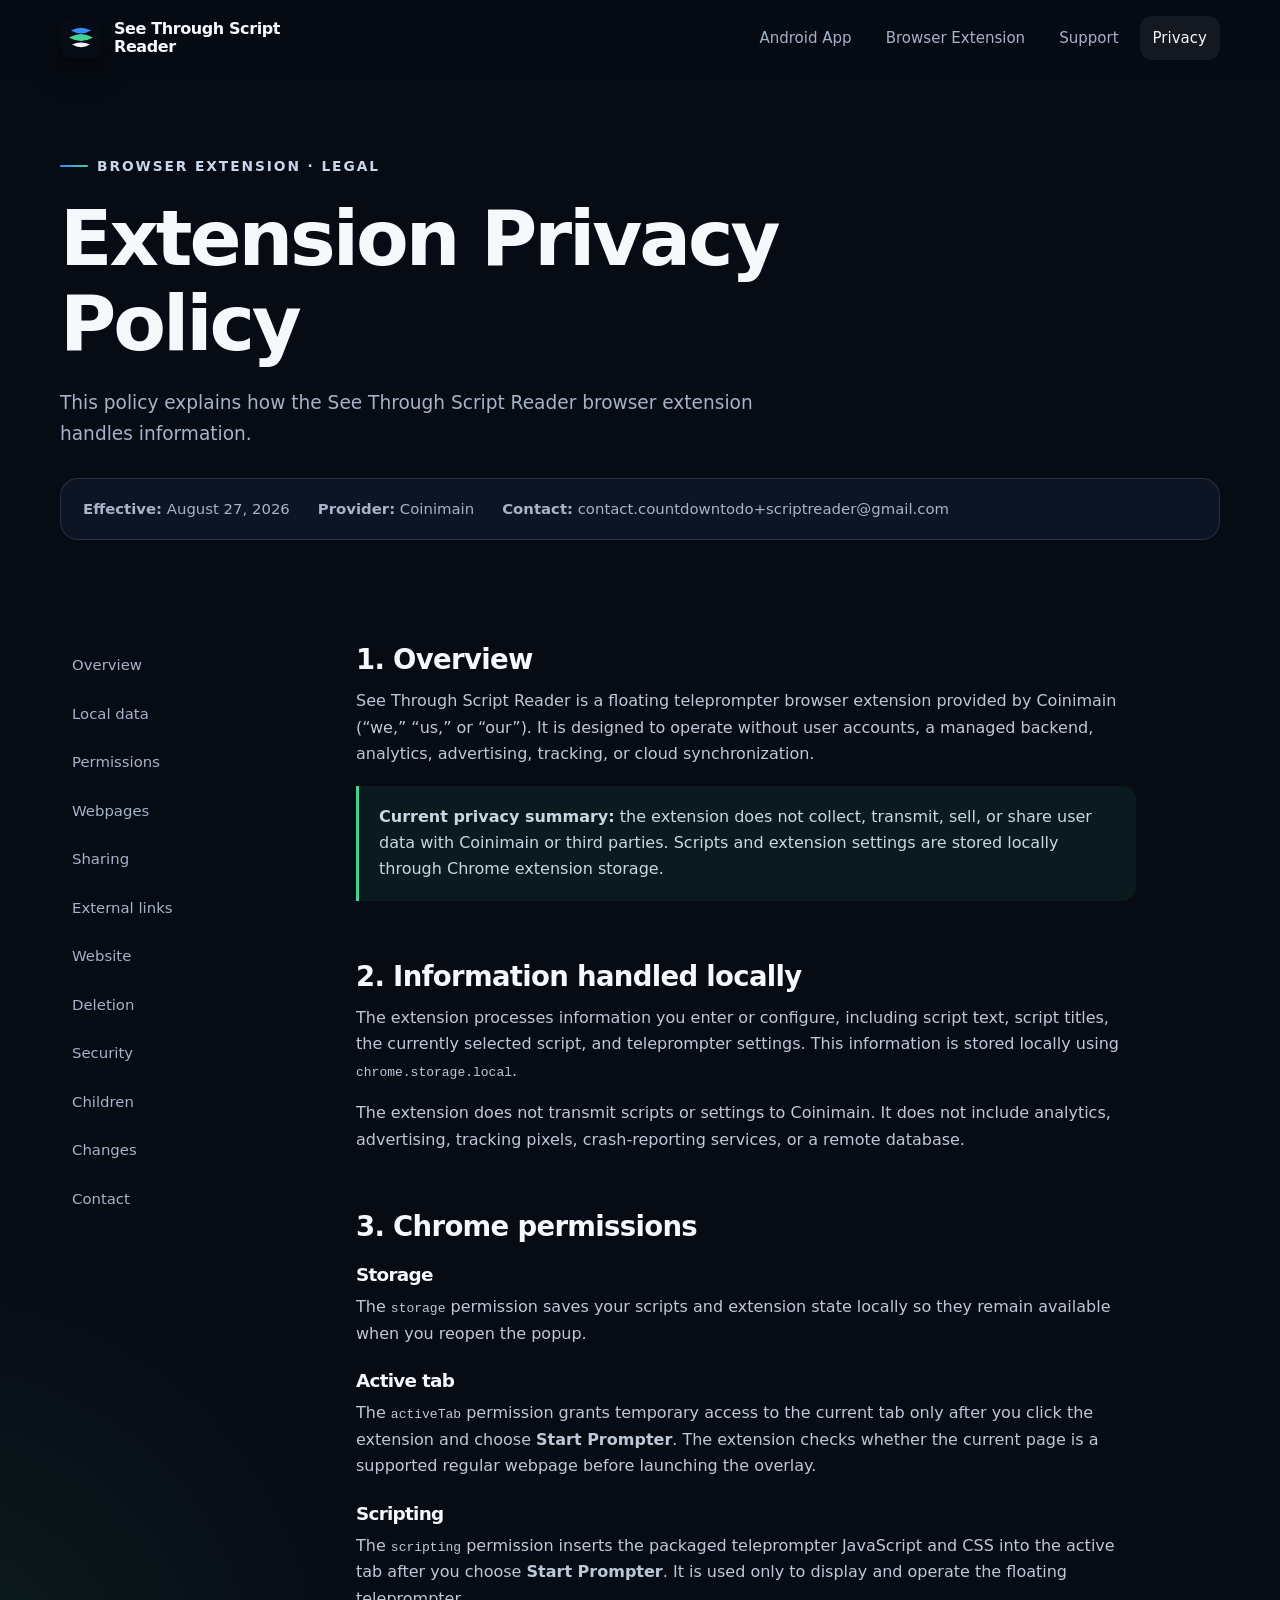
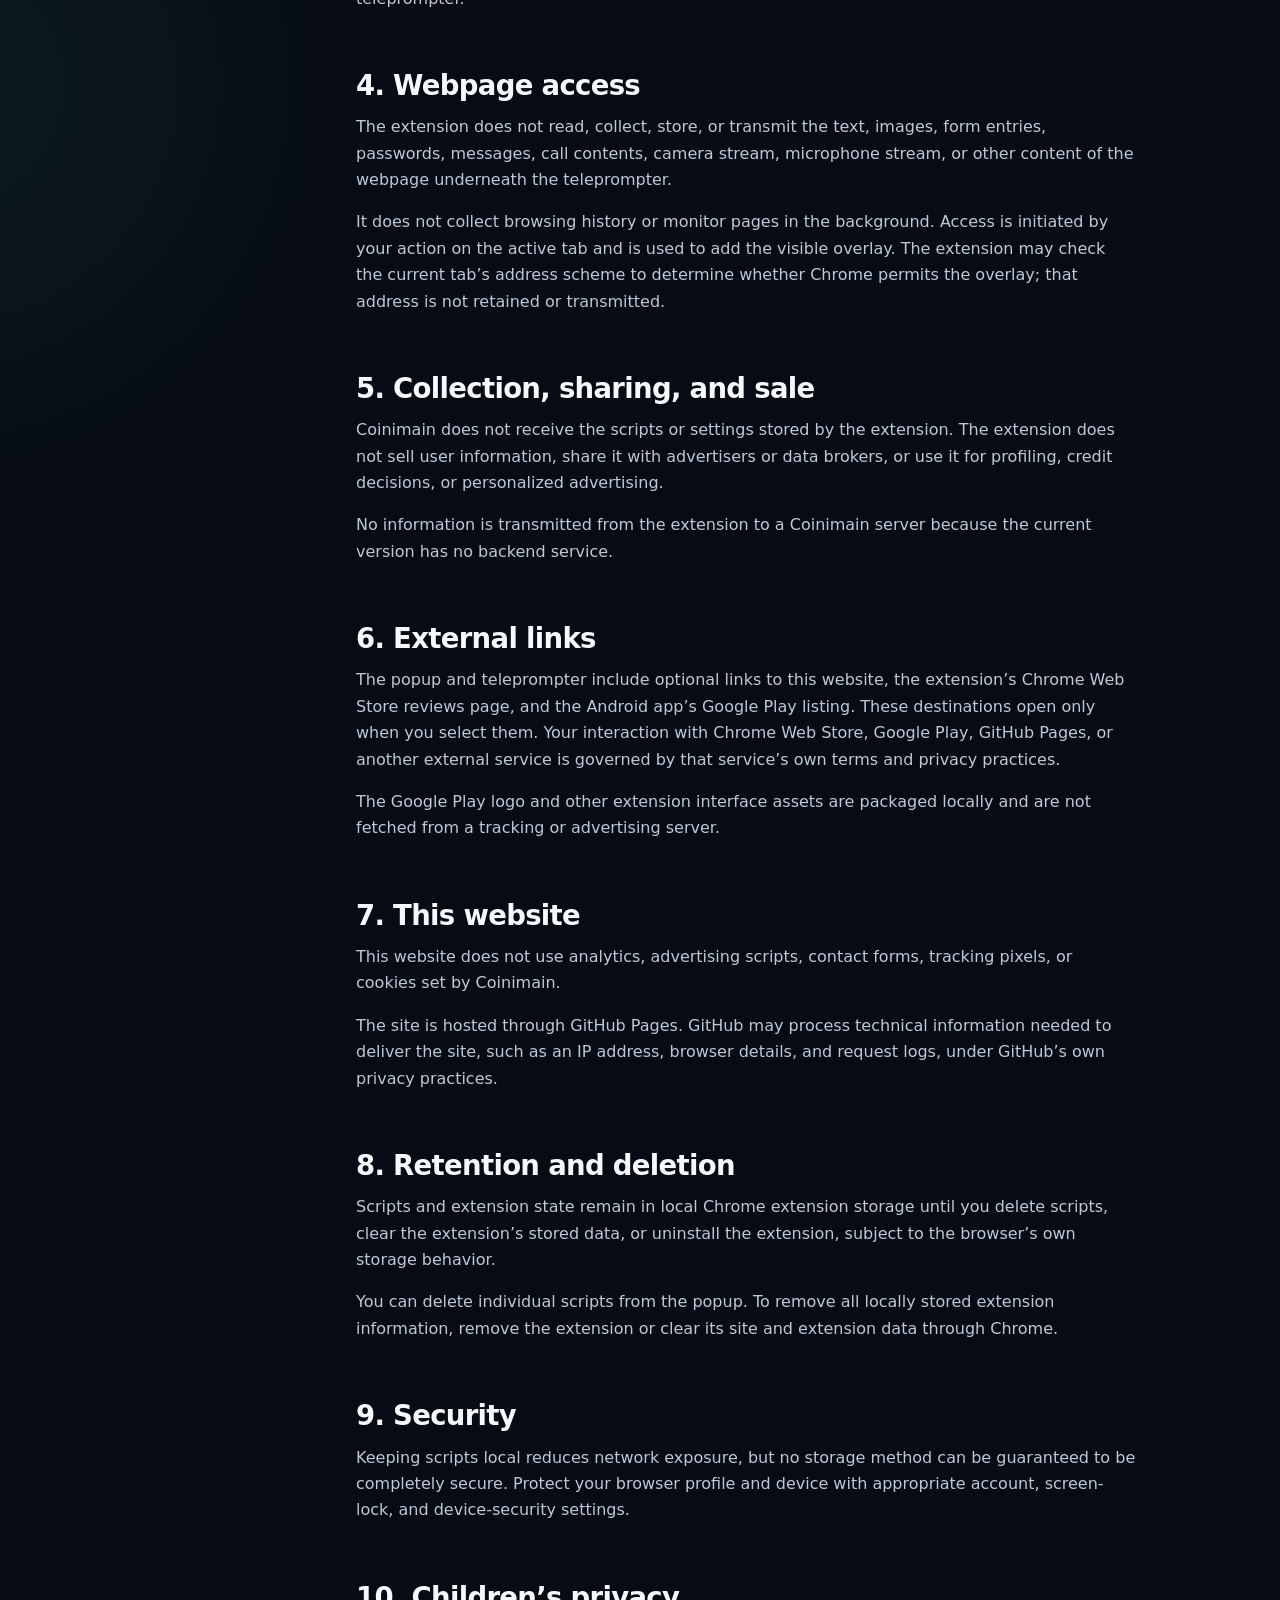
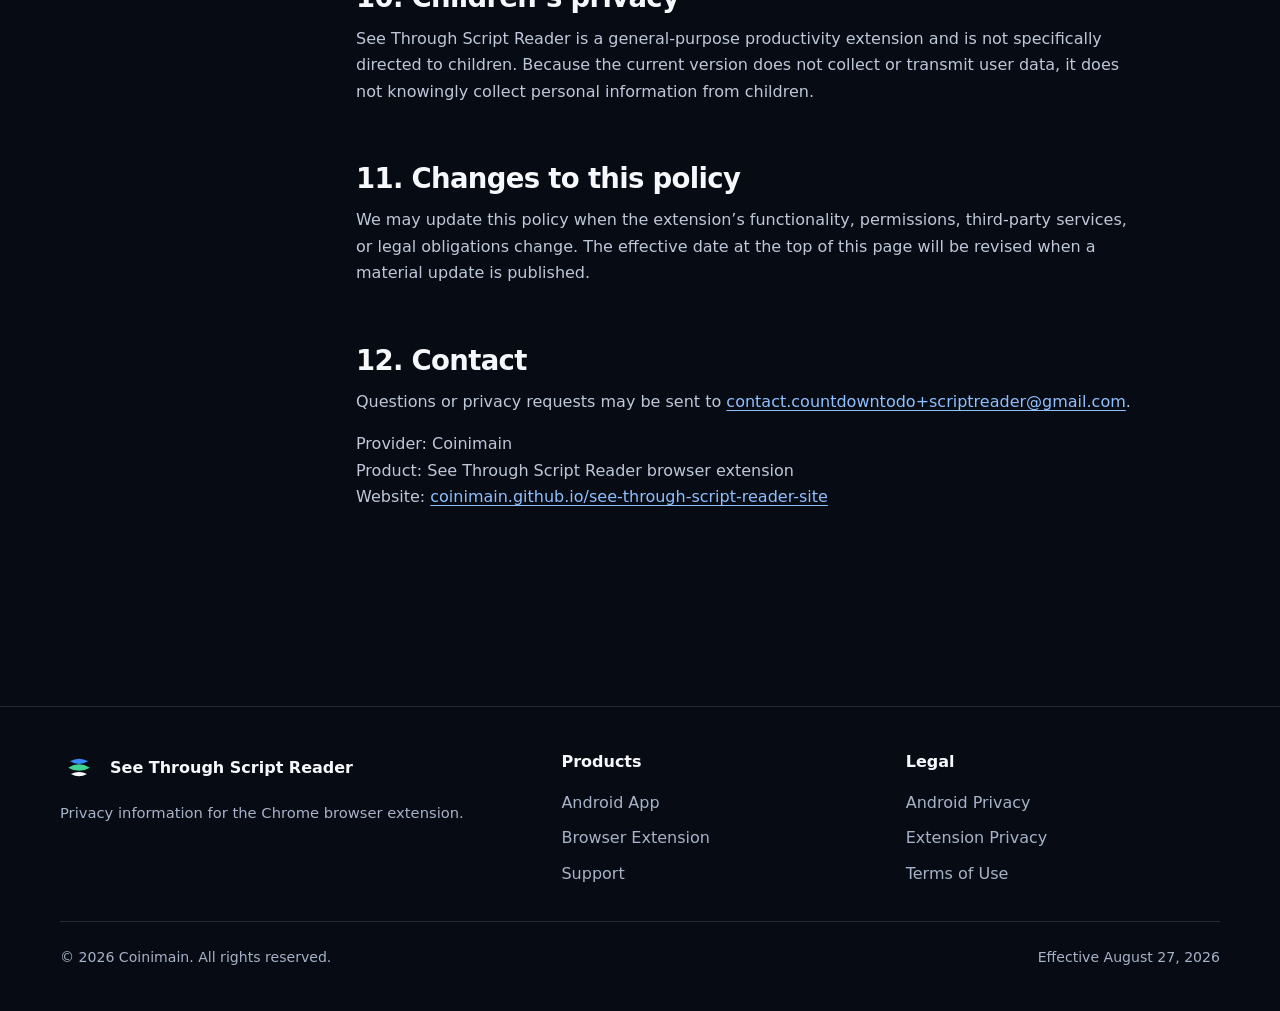
==== extension-privacy.html @ 53b76707 "Add files via upload" ====
<!doctype html>
<html lang="en">
<head>
  <meta charset="utf-8">
  <meta name="viewport" content="width=device-width, initial-scale=1">
  <title>Browser Extension Privacy Policy — See Through Script Reader</title>
  <meta name="description" content="Privacy Policy for the See Through Script Reader Chrome extension.">
  <meta name="theme-color" content="#070b14">
  <link rel="canonical" href="https://coinimain.github.io/see-through-script-reader-site/extension-privacy.html">
  <link rel="icon" href="assets/favicon.svg" type="image/svg+xml">
  <link rel="stylesheet" href="assets/styles.css">
  <script defer src="assets/app.js"></script>
</head>
<body>
<a class="skip-link" href="#main">Skip to content</a>
<header class="site-header"><div class="container nav"><a class="brand" href="index.html" aria-label="See Through Script Reader home"><img src="assets/logo.svg" alt="" width="42" height="42"><span>See Through Script Reader</span></a><button class="nav-toggle" type="button" aria-label="Open navigation" aria-expanded="false">☰</button><nav class="nav-links" aria-label="Main navigation"><a href="index.html">Android App</a><a href="extension.html">Browser Extension</a><a href="support.html">Support</a><a href="extension-privacy.html" aria-current="page">Privacy</a></nav></div></header>

<main id="main">
  <section class="page-hero"><div class="container"><span class="eyebrow">Browser extension · Legal</span><h1>Extension Privacy Policy</h1><p>This policy explains how the See Through Script Reader browser extension handles information.</p><div class="meta-card"><span><strong>Effective:</strong> August 27, 2026</span><span><strong>Provider:</strong> Coinimain</span><span><strong>Contact:</strong> contact.countdowntodo+scriptreader@gmail.com</span></div></div></section>

  <section class="section-tight"><div class="container content-layout">
    <nav class="side-nav" aria-label="Privacy policy sections"><a href="#overview">Overview</a><a href="#data">Local data</a><a href="#permissions">Permissions</a><a href="#webpages">Webpages</a><a href="#sharing">Sharing</a><a href="#external">External links</a><a href="#website">Website</a><a href="#retention">Deletion</a><a href="#security">Security</a><a href="#children">Children</a><a href="#changes">Changes</a><a href="#contact">Contact</a></nav>
    <article class="prose">
      <section id="overview"><h2>1. Overview</h2><p>See Through Script Reader is a floating teleprompter browser extension provided by Coinimain (“we,” “us,” or “our”). It is designed to operate without user accounts, a managed backend, analytics, advertising, tracking, or cloud synchronization.</p><div class="notice"><strong>Current privacy summary:</strong> the extension does not collect, transmit, sell, or share user data with Coinimain or third parties. Scripts and extension settings are stored locally through Chrome extension storage.</div></section>

      <section id="data"><h2>2. Information handled locally</h2><p>The extension processes information you enter or configure, including script text, script titles, the currently selected script, and teleprompter settings. This information is stored locally using <code>chrome.storage.local</code>.</p><p>The extension does not transmit scripts or settings to Coinimain. It does not include analytics, advertising, tracking pixels, crash-reporting services, or a remote database.</p></section>

      <section id="permissions"><h2>3. Chrome permissions</h2><h3>Storage</h3><p>The <code>storage</code> permission saves your scripts and extension state locally so they remain available when you reopen the popup.</p><h3>Active tab</h3><p>The <code>activeTab</code> permission grants temporary access to the current tab only after you click the extension and choose <strong>Start Prompter</strong>. The extension checks whether the current page is a supported regular webpage before launching the overlay.</p><h3>Scripting</h3><p>The <code>scripting</code> permission inserts the packaged teleprompter JavaScript and CSS into the active tab after you choose <strong>Start Prompter</strong>. It is used only to display and operate the floating teleprompter.</p></section>

      <section id="webpages"><h2>4. Webpage access</h2><p>The extension does not read, collect, store, or transmit the text, images, form entries, passwords, messages, call contents, camera stream, microphone stream, or other content of the webpage underneath the teleprompter.</p><p>It does not collect browsing history or monitor pages in the background. Access is initiated by your action on the active tab and is used to add the visible overlay. The extension may check the current tab’s address scheme to determine whether Chrome permits the overlay; that address is not retained or transmitted.</p></section>

      <section id="sharing"><h2>5. Collection, sharing, and sale</h2><p>Coinimain does not receive the scripts or settings stored by the extension. The extension does not sell user information, share it with advertisers or data brokers, or use it for profiling, credit decisions, or personalized advertising.</p><p>No information is transmitted from the extension to a Coinimain server because the current version has no backend service.</p></section>

      <section id="external"><h2>6. External links</h2><p>The popup and teleprompter include optional links to this website, the extension’s Chrome Web Store reviews page, and the Android app’s Google Play listing. These destinations open only when you select them. Your interaction with Chrome Web Store, Google Play, GitHub Pages, or another external service is governed by that service’s own terms and privacy practices.</p><p>The Google Play logo and other extension interface assets are packaged locally and are not fetched from a tracking or advertising server.</p></section>

      <section id="website"><h2>7. This website</h2><p>This website does not use analytics, advertising scripts, contact forms, tracking pixels, or cookies set by Coinimain.</p><p>The site is hosted through GitHub Pages. GitHub may process technical information needed to deliver the site, such as an IP address, browser details, and request logs, under GitHub’s own privacy practices.</p></section>

      <section id="retention"><h2>8. Retention and deletion</h2><p>Scripts and extension state remain in local Chrome extension storage until you delete scripts, clear the extension’s stored data, or uninstall the extension, subject to the browser’s own storage behavior.</p><p>You can delete individual scripts from the popup. To remove all locally stored extension information, remove the extension or clear its site and extension data through Chrome.</p></section>

      <section id="security"><h2>9. Security</h2><p>Keeping scripts local reduces network exposure, but no storage method can be guaranteed to be completely secure. Protect your browser profile and device with appropriate account, screen-lock, and device-security settings.</p></section>

      <section id="children"><h2>10. Children’s privacy</h2><p>See Through Script Reader is a general-purpose productivity extension and is not specifically directed to children. Because the current version does not collect or transmit user data, it does not knowingly collect personal information from children.</p></section>

      <section id="changes"><h2>11. Changes to this policy</h2><p>We may update this policy when the extension’s functionality, permissions, third-party services, or legal obligations change. The effective date at the top of this page will be revised when a material update is published.</p></section>

      <section id="contact"><h2>12. Contact</h2><p>Questions or privacy requests may be sent to <a href="mailto:contact.countdowntodo+scriptreader@gmail.com">contact.countdowntodo+scriptreader@gmail.com</a>.</p><p>Provider: Coinimain<br>Product: See Through Script Reader browser extension<br>Website: <a href="https://coinimain.github.io/see-through-script-reader-site/">coinimain.github.io/see-through-script-reader-site</a></p></section>
    </article>
  </div></section>
</main>

<footer class="site-footer"><div class="container"><div class="footer-grid"><div><div class="footer-brand"><img src="assets/logo.svg" alt="" width="38" height="38"><span>See Through Script Reader</span></div><p class="footer-copy">Privacy information for the Chrome browser extension.</p></div><div class="footer-links"><strong>Products</strong><a href="index.html">Android App</a><a href="extension.html">Browser Extension</a><a href="support.html">Support</a></div><div class="footer-links"><strong>Legal</strong><a href="privacy.html">Android Privacy</a><a href="extension-privacy.html">Extension Privacy</a><a href="terms.html">Terms of Use</a></div></div><div class="footer-bottom"><span>© <span data-year></span> Coinimain. All rights reserved.</span><span>Effective August 27, 2026</span></div></div></footer>
</body>
</html>
---- assets/styles.css ----
:root {
  color-scheme: dark;
  --bg: #070b14;
  --bg-soft: #0a101c;
  --surface: #0d1524;
  --surface-2: #111c2f;
  --surface-3: #17243a;
  --text: #f6f8fc;
  --muted: #a6b3c8;
  --muted-2: #7f8da4;
  --line: rgba(164, 183, 211, .17);
  --blue: #388bfd;
  --green: #42d293;
  --danger: #ff7c88;
  --shadow: 0 24px 80px rgba(0, 0, 0, .36);
  --radius-xl: 32px;
  --radius-lg: 24px;
  --radius-md: 18px;
  --max: 1160px;
}

* { box-sizing: border-box; }
html { scroll-behavior: smooth; }
body {
  margin: 0;
  min-height: 100vh;
  background:
    radial-gradient(circle at 82% -10%, rgba(56, 139, 253, .15), transparent 32rem),
    radial-gradient(circle at -5% 40%, rgba(66, 210, 147, .09), transparent 28rem),
    var(--bg);
  color: var(--text);
  font-family: Inter, ui-sans-serif, system-ui, -apple-system, BlinkMacSystemFont, "Segoe UI", sans-serif;
  line-height: 1.65;
  -webkit-font-smoothing: antialiased;
}

a { color: inherit; }
img, svg { display: block; max-width: 100%; }
button, input, textarea { font: inherit; }
::selection { background: rgba(66, 210, 147, .28); color: #fff; }

.container { width: min(calc(100% - 40px), var(--max)); margin-inline: auto; }
.skip-link {
  position: fixed; left: 16px; top: -80px; z-index: 999;
  background: var(--text); color: var(--bg); padding: 10px 16px; border-radius: 12px;
}
.skip-link:focus { top: 16px; }

.site-header {
  position: sticky; top: 0; z-index: 50;
  border-bottom: 1px solid transparent;
  backdrop-filter: blur(18px);
  background: rgba(7, 11, 20, .78);
}
.site-header.scrolled { border-color: var(--line); }
.nav {
  min-height: 76px; display: flex; align-items: center; justify-content: space-between; gap: 20px;
}
.brand { display: inline-flex; align-items: center; gap: 12px; text-decoration: none; font-weight: 750; letter-spacing: -.025em; }
.brand img { width: 42px; height: 42px; border-radius: 14px; box-shadow: 0 10px 30px rgba(0,0,0,.35); }
.brand span { max-width: 215px; line-height: 1.1; }
.nav-links { display: flex; align-items: center; gap: 8px; }
.nav-links a {
  color: var(--muted); text-decoration: none; padding: 10px 13px; border-radius: 12px; font-size: .94rem;
}
.nav-links a:hover, .nav-links a[aria-current="page"] { color: var(--text); background: rgba(255,255,255,.055); }
.nav-toggle { display: none; border: 1px solid var(--line); background: var(--surface); color: var(--text); width: 44px; height: 44px; border-radius: 14px; }

.hero { padding: 84px 0 56px; overflow: hidden; }
.hero-grid { display: grid; grid-template-columns: minmax(0, 1.08fr) minmax(340px, .92fr); align-items: center; gap: 70px; }
.eyebrow {
  display: inline-flex; align-items: center; gap: 9px; margin-bottom: 20px;
  color: #c9d7ea; font-size: .86rem; font-weight: 700; text-transform: uppercase; letter-spacing: .14em;
}
.eyebrow::before { content: ""; width: 28px; height: 2px; background: linear-gradient(90deg, var(--blue), var(--green)); border-radius: 10px; }
h1, h2, h3 { margin: 0; line-height: 1.1; letter-spacing: -.04em; }
h1 { font-size: clamp(3.25rem, 7vw, 6.75rem); max-width: 850px; }
h2 { font-size: clamp(2rem, 4.5vw, 3.65rem); }
h3 { font-size: 1.28rem; }
.gradient-text { background: linear-gradient(100deg, #fff 12%, #a9c9ff 45%, #6de1b2 94%); -webkit-background-clip: text; background-clip: text; color: transparent; }
.hero-copy > p { margin: 26px 0 0; color: var(--muted); font-size: clamp(1.05rem, 2vw, 1.27rem); max-width: 670px; }
.actions { display: flex; flex-wrap: wrap; gap: 13px; margin-top: 32px; }
.button {
  min-height: 52px; display: inline-flex; align-items: center; justify-content: center; gap: 10px;
  padding: 13px 20px; border-radius: 16px; text-decoration: none; border: 1px solid var(--line); font-weight: 720;
  transition: transform .2s ease, border-color .2s ease, background .2s ease;
}
.button:hover { transform: translateY(-2px); }
.button-primary { color: #061019; border: 0; background: linear-gradient(100deg, var(--blue), var(--green)); box-shadow: 0 15px 45px rgba(56,139,253,.22); }
.button-secondary { background: rgba(255,255,255,.045); }
.button-muted { color: var(--muted); cursor: default; }
.hero-note { margin-top: 18px; color: var(--muted-2); font-size: .91rem; }

.phone-stage { position: relative; min-height: 620px; display: grid; place-items: center; }
.phone-glow { position: absolute; width: 440px; height: 440px; border-radius: 50%; background: radial-gradient(circle, rgba(56,139,253,.22), rgba(66,210,147,.08) 45%, transparent 70%); filter: blur(18px); }
.phone {
  position: relative; width: min(360px, 94vw); aspect-ratio: 9/18.8; padding: 12px; border-radius: 48px;
  background: linear-gradient(145deg, #253047, #090d15 50%, #394760); box-shadow: var(--shadow), inset 0 0 0 1px rgba(255,255,255,.11);
  transform: rotate(2.2deg);
}
.phone-screen { position: relative; height: 100%; overflow: hidden; border-radius: 38px; background: linear-gradient(160deg, #273b55, #704e59 48%, #12202f 100%); }
.camera-dot { position: absolute; z-index: 4; top: 13px; left: 50%; transform: translateX(-50%); width: 68px; height: 22px; border-radius: 99px; background: #04060a; }
.recording-ui { position: absolute; inset: 0; padding: 70px 23px 24px; display: flex; flex-direction: column; justify-content: space-between; color: rgba(255,255,255,.75); }
.recording-top { display: flex; justify-content: space-between; font-size: .8rem; }
.recording-bottom { display: flex; justify-content: space-around; align-items: center; }
.record-dot { width: 56px; height: 56px; border-radius: 50%; background: #fff; box-shadow: inset 0 0 0 5px rgba(255,255,255,.25), 0 0 0 5px rgba(0,0,0,.15); }
.prompt-overlay { position: absolute; z-index: 3; left: 18px; right: 18px; top: 120px; min-height: 330px; padding: 52px 24px 24px; border-radius: 28px; background: rgba(4,8,15,.62); border: 1px solid rgba(255,255,255,.16); backdrop-filter: blur(4px); box-shadow: 0 26px 50px rgba(0,0,0,.28); }
.floating-pill { position: absolute; z-index: 5; left: 14px; top: 97px; display: inline-flex; gap: 7px; align-items: center; padding: 10px 14px; border-radius: 99px; background: #0a1321; border: 1px solid rgba(66,210,147,.7); box-shadow: 0 12px 30px rgba(0,0,0,.35); font-size: .83rem; }
.prompt-overlay p { margin: 0; font-size: 1.72rem; line-height: 1.38; text-align: center; text-shadow: 0 2px 8px #000; }
.prompt-overlay .muted-line { color: rgba(255,255,255,.34); }
.prompt-overlay .focus-line { color: #fff; font-weight: 750; }
.prompt-guide { position: absolute; left: 24px; right: 24px; top: 49%; height: 2px; background: linear-gradient(90deg, transparent, var(--green), transparent); opacity: .72; }

.section { padding: 88px 0; }
.section-tight { padding: 58px 0; }
.section-heading { max-width: 720px; margin-bottom: 38px; }
.section-heading p, .lede { color: var(--muted); font-size: 1.08rem; margin: 18px 0 0; }
.grid-3 { display: grid; grid-template-columns: repeat(3, 1fr); gap: 18px; }
.grid-2 { display: grid; grid-template-columns: repeat(2, 1fr); gap: 18px; }
.card {
  border: 1px solid var(--line); border-radius: var(--radius-lg); padding: 26px; background: linear-gradient(145deg, rgba(17,28,47,.84), rgba(9,15,26,.92)); box-shadow: 0 16px 42px rgba(0,0,0,.15);
}
.card p { color: var(--muted); margin: 12px 0 0; }
.icon-box { width: 48px; height: 48px; display: grid; place-items: center; margin-bottom: 22px; border-radius: 16px; background: linear-gradient(145deg, rgba(56,139,253,.22), rgba(66,210,147,.15)); border: 1px solid rgba(105,188,255,.18); font-size: 1.35rem; }
.feature-list { margin: 18px 0 0; padding: 0; list-style: none; display: grid; gap: 10px; }
.feature-list li { color: var(--muted); display: flex; gap: 10px; }
.feature-list li::before { content: "✓"; color: var(--green); font-weight: 800; }

.callout { border: 1px solid var(--line); border-radius: var(--radius-xl); padding: clamp(28px, 5vw, 56px); background: linear-gradient(120deg, rgba(56,139,253,.12), rgba(66,210,147,.08)); }
.callout-inner { display: flex; align-items: center; justify-content: space-between; gap: 30px; }
.callout p { color: var(--muted); max-width: 680px; margin: 14px 0 0; }

.page-hero { padding: 72px 0 46px; }
.page-hero h1 { font-size: clamp(2.8rem, 6vw, 5rem); }
.page-hero p { max-width: 760px; color: var(--muted); font-size: 1.16rem; margin: 22px 0 0; }
.content-layout { display: grid; grid-template-columns: 240px minmax(0, 780px); gap: 56px; align-items: start; }
.side-nav { position: sticky; top: 104px; display: grid; gap: 6px; }
.side-nav a { color: var(--muted); text-decoration: none; padding: 9px 12px; border-radius: 10px; font-size: .93rem; }
.side-nav a:hover { color: var(--text); background: rgba(255,255,255,.045); }
.prose { min-width: 0; }
.prose section { scroll-margin-top: 110px; padding: 0 0 42px; }
.prose h2 { font-size: 1.72rem; letter-spacing: -.025em; margin-bottom: 14px; }
.prose h3 { font-size: 1.15rem; margin: 24px 0 9px; }
.prose p, .prose li { color: #bdc8d9; }
.prose p { margin: 0 0 16px; }
.prose ul, .prose ol { margin: 0 0 18px; padding-left: 22px; }
.prose a { color: #8fc0ff; text-underline-offset: 3px; }
.meta-card { display: flex; flex-wrap: wrap; gap: 12px 28px; margin-top: 28px; padding: 18px 22px; border: 1px solid var(--line); border-radius: var(--radius-md); background: var(--surface); color: var(--muted); font-size: .93rem; }
.notice { margin: 18px 0; padding: 18px 20px; border-left: 3px solid var(--green); border-radius: 0 14px 14px 0; background: rgba(66,210,147,.075); color: #cbd6e5; }

.faq { display: grid; gap: 12px; }
details { border: 1px solid var(--line); border-radius: 18px; background: var(--surface); overflow: hidden; }
summary { list-style: none; cursor: pointer; padding: 20px 22px; font-weight: 700; display: flex; justify-content: space-between; gap: 20px; }
summary::-webkit-details-marker { display: none; }
summary::after { content: "+"; color: var(--green); font-size: 1.3rem; font-weight: 400; }
details[open] summary::after { content: "−"; }
details p { color: var(--muted); margin: 0; padding: 0 22px 22px; }

.contact-card { display: grid; grid-template-columns: 1fr auto; align-items: center; gap: 24px; }
.contact-card p { margin-bottom: 0; }

.site-footer { border-top: 1px solid var(--line); margin-top: 80px; padding: 42px 0; color: var(--muted); }
.footer-grid { display: grid; grid-template-columns: 1.2fr .8fr .8fr; gap: 30px; }
.footer-brand { display: flex; gap: 12px; align-items: center; color: var(--text); font-weight: 750; }
.footer-brand img { width: 38px; }
.footer-copy { max-width: 420px; margin: 14px 0 0; font-size: .92rem; }
.footer-links { display: grid; align-content: start; gap: 9px; }
.footer-links strong { color: var(--text); margin-bottom: 5px; }
.footer-links a { color: var(--muted); text-decoration: none; }
.footer-links a:hover { color: var(--text); }
.footer-bottom { display: flex; justify-content: space-between; gap: 20px; margin-top: 34px; padding-top: 24px; border-top: 1px solid var(--line); font-size: .88rem; }

@media (max-width: 900px) {
  .hero-grid { grid-template-columns: 1fr; gap: 24px; }
  .hero-copy { text-align: center; }
  .hero-copy > p { margin-inline: auto; }
  .actions { justify-content: center; }
  .phone-stage { min-height: 610px; }
  .grid-3 { grid-template-columns: 1fr 1fr; }
  .content-layout { grid-template-columns: 1fr; gap: 20px; }
  .side-nav { position: static; display: flex; overflow-x: auto; padding-bottom: 8px; }
  .side-nav a { white-space: nowrap; background: var(--surface); }
}

@media (max-width: 720px) {
  .container { width: min(calc(100% - 28px), var(--max)); }
  .nav-toggle { display: grid; place-items: center; }
  .nav-links { position: absolute; top: 68px; left: 14px; right: 14px; display: none; padding: 12px; border: 1px solid var(--line); border-radius: 18px; background: rgba(9,15,26,.98); box-shadow: var(--shadow); }
  .nav-links.open { display: grid; }
  .nav-links a { padding: 13px 14px; }
  .hero { padding-top: 58px; }
  h1 { font-size: clamp(3rem, 15vw, 4.8rem); }
  .grid-2, .grid-3 { grid-template-columns: 1fr; }
  .callout-inner, .contact-card { grid-template-columns: 1fr; display: grid; }
  .footer-grid { grid-template-columns: 1fr; }
  .footer-bottom { flex-direction: column; }
  .brand span { font-size: .93rem; max-width: 150px; }
}

@media (prefers-reduced-motion: reduce) {
  *, *::before, *::after { scroll-behavior: auto !important; transition: none !important; animation: none !important; }
}
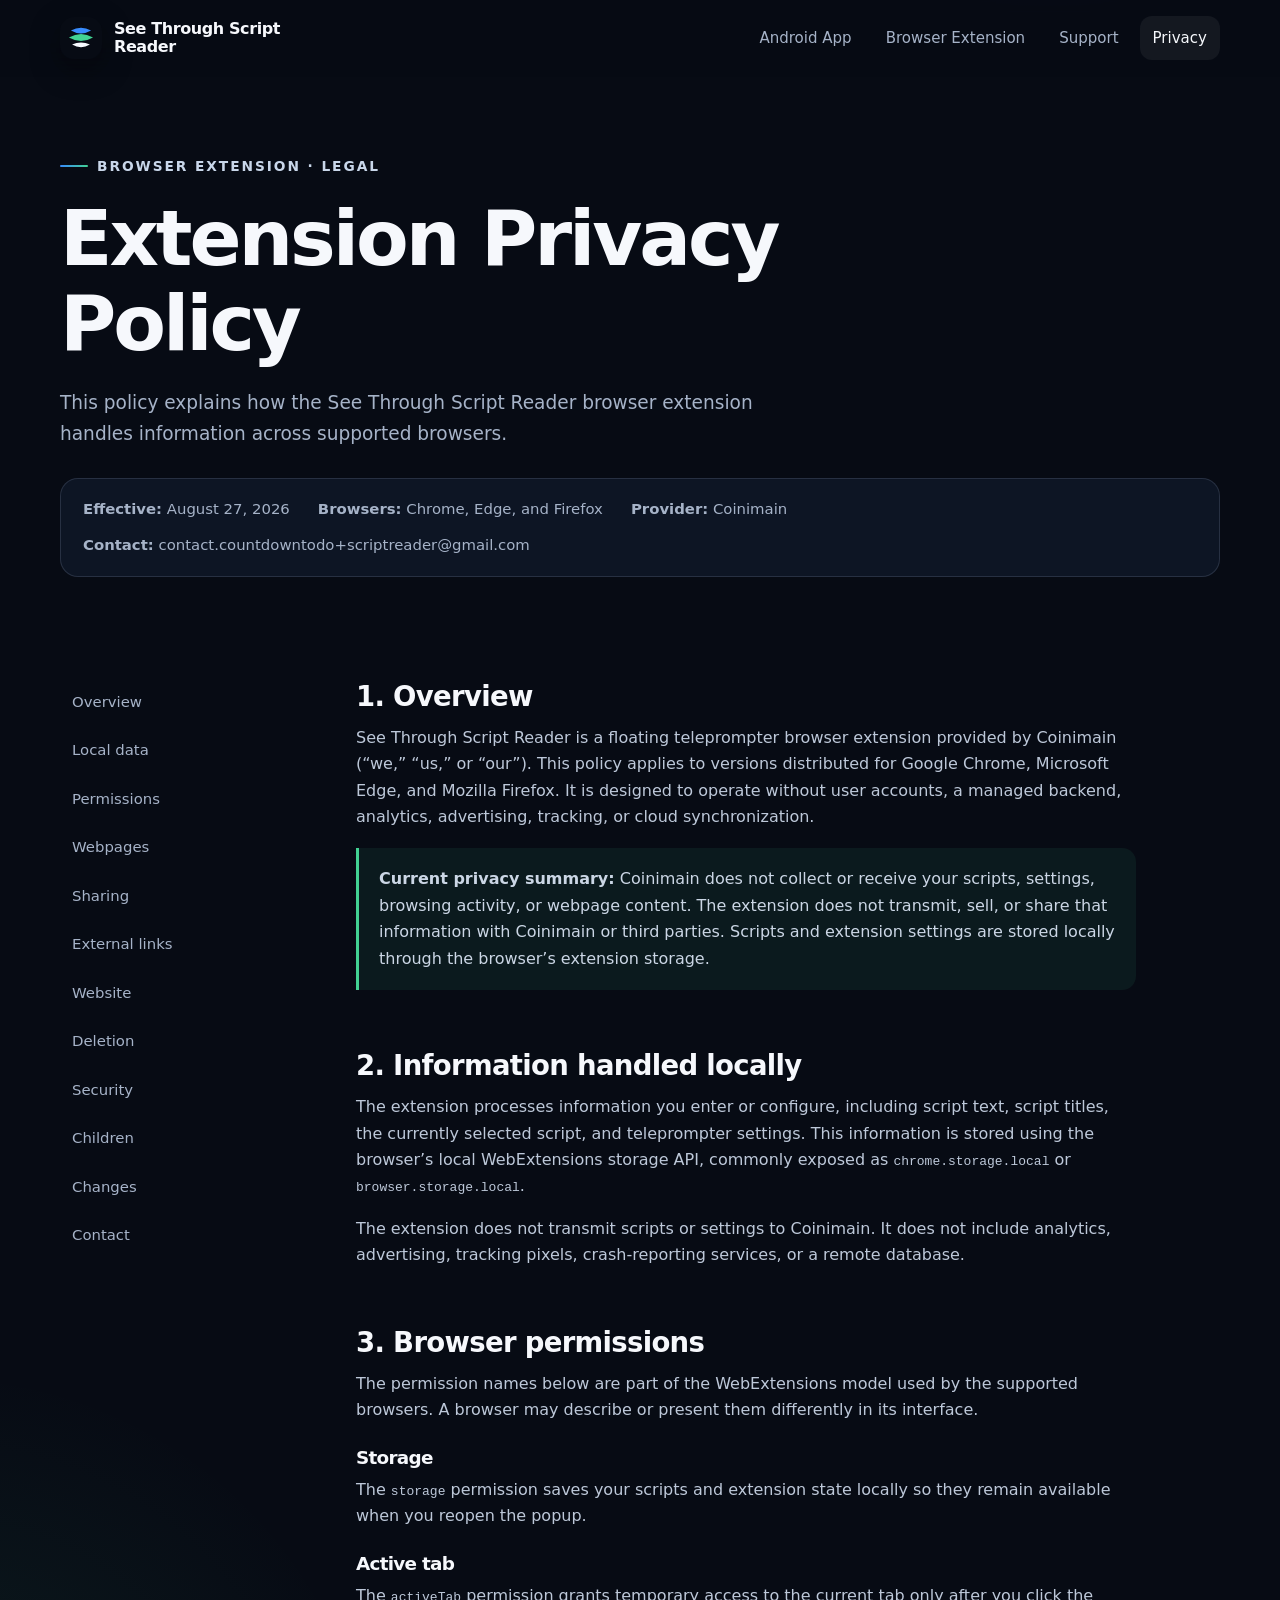
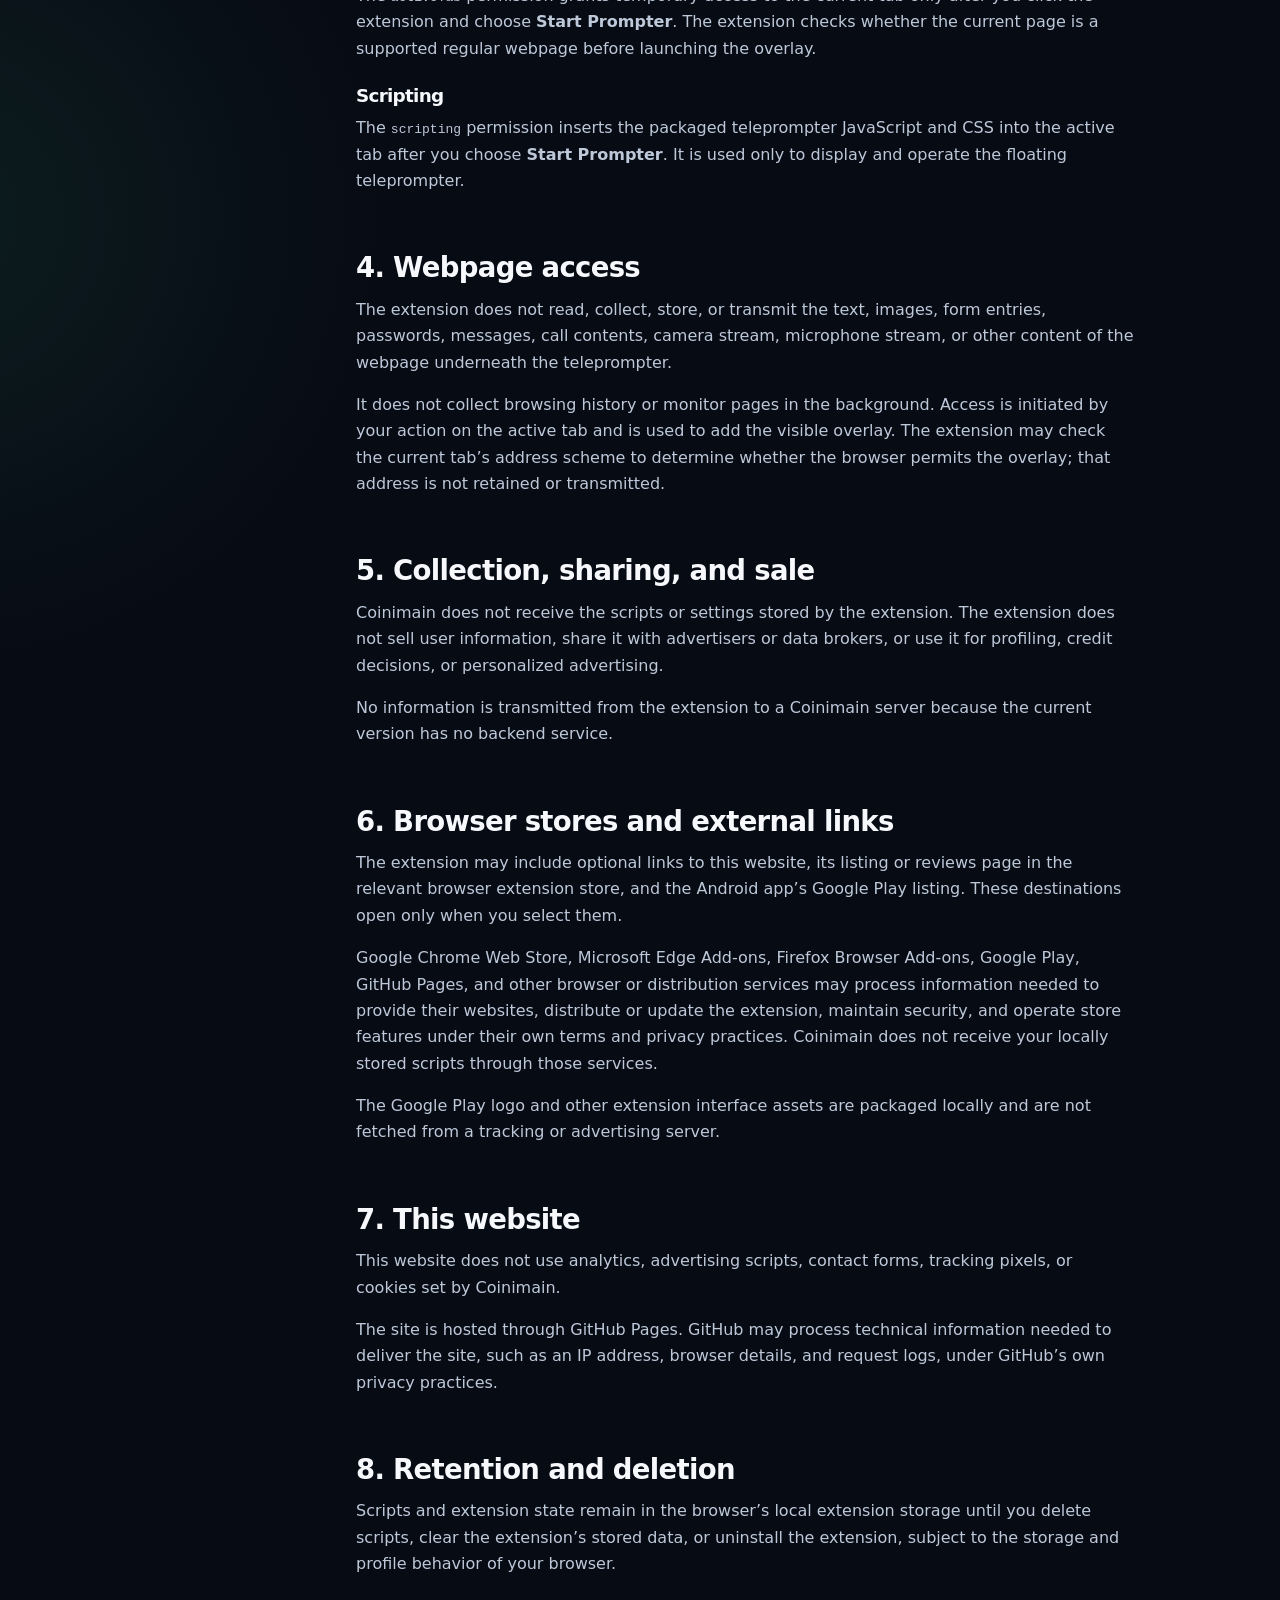
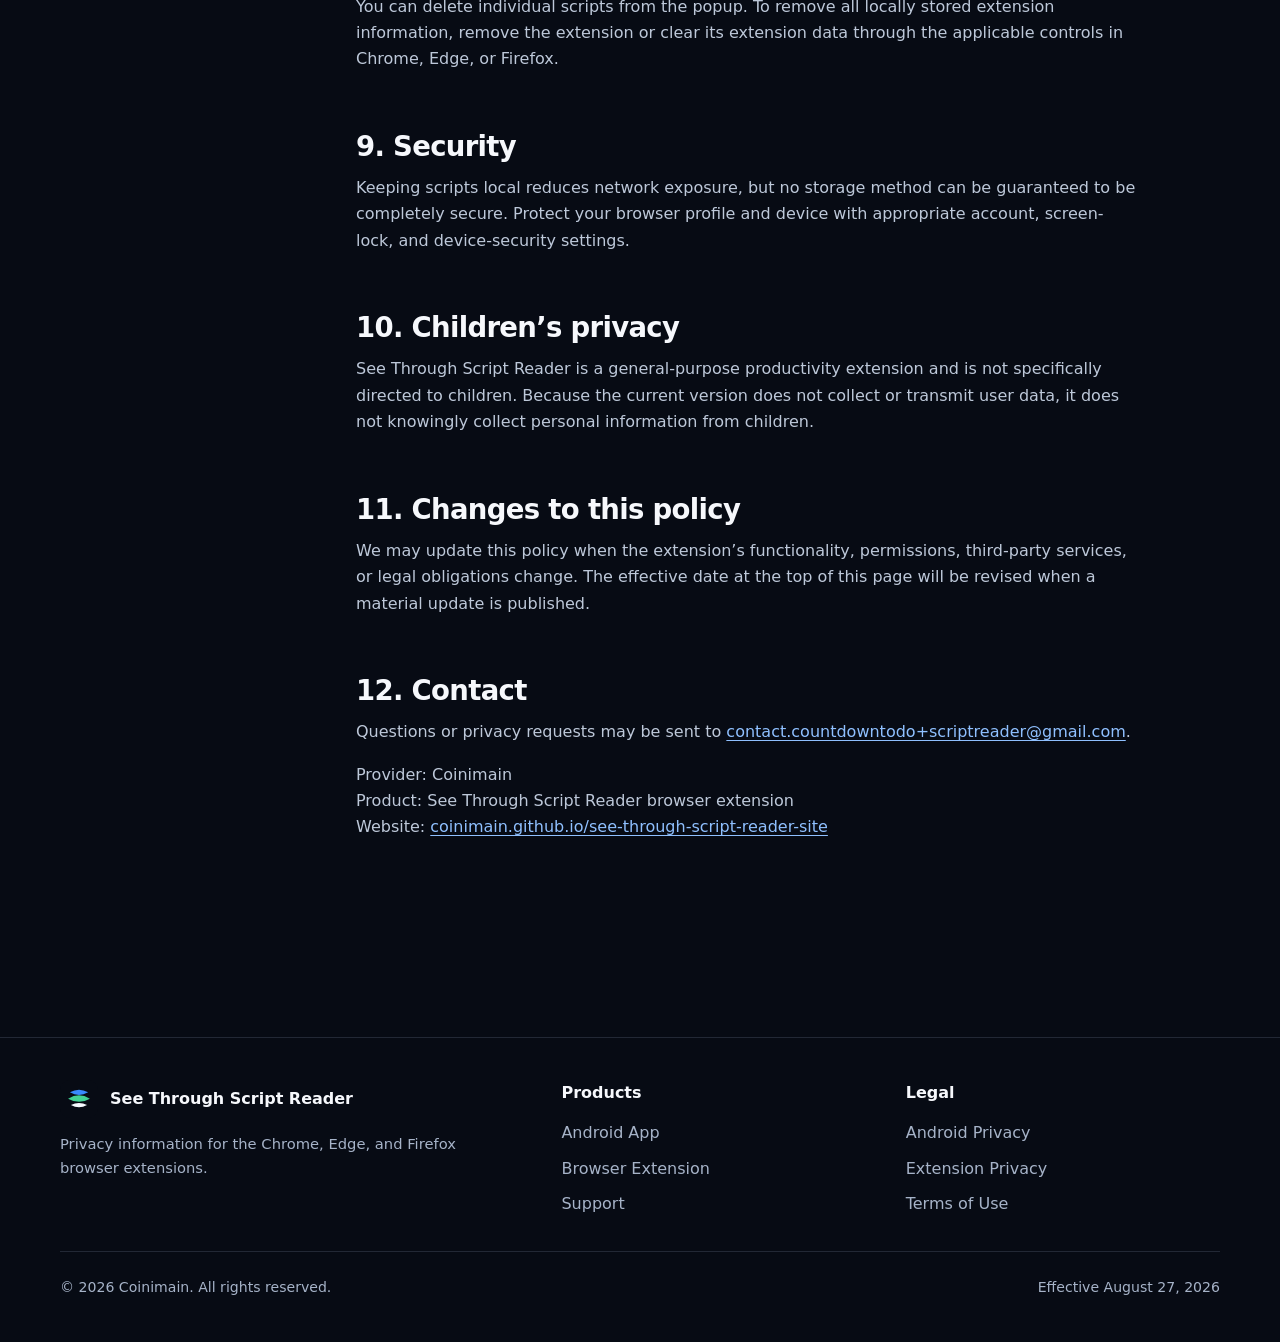
==== commit 12109ccf: "Update extension-privacy.html" ====
--- a/extension-privacy.html
+++ b/extension-privacy.html
@@ -4,7 +4,7 @@
   <meta charset="utf-8">
   <meta name="viewport" content="width=device-width, initial-scale=1">
   <title>Browser Extension Privacy Policy — See Through Script Reader</title>
-  <meta name="description" content="Privacy Policy for the See Through Script Reader Chrome extension.">
+  <meta name="description" content="Privacy Policy for the See Through Script Reader browser extension for Chrome, Edge, and Firefox.">
   <meta name="theme-color" content="#070b14">
   <link rel="canonical" href="https://coinimain.github.io/see-through-script-reader-site/extension-privacy.html">
   <link rel="icon" href="assets/favicon.svg" type="image/svg+xml">
@@ -16,26 +16,26 @@
 <header class="site-header"><div class="container nav"><a class="brand" href="index.html" aria-label="See Through Script Reader home"><img src="assets/logo.svg" alt="" width="42" height="42"><span>See Through Script Reader</span></a><button class="nav-toggle" type="button" aria-label="Open navigation" aria-expanded="false">☰</button><nav class="nav-links" aria-label="Main navigation"><a href="index.html">Android App</a><a href="extension.html">Browser Extension</a><a href="support.html">Support</a><a href="extension-privacy.html" aria-current="page">Privacy</a></nav></div></header>
 
 <main id="main">
-  <section class="page-hero"><div class="container"><span class="eyebrow">Browser extension · Legal</span><h1>Extension Privacy Policy</h1><p>This policy explains how the See Through Script Reader browser extension handles information.</p><div class="meta-card"><span><strong>Effective:</strong> August 27, 2026</span><span><strong>Provider:</strong> Coinimain</span><span><strong>Contact:</strong> contact.countdowntodo+scriptreader@gmail.com</span></div></div></section>
+  <section class="page-hero"><div class="container"><span class="eyebrow">Browser extension · Legal</span><h1>Extension Privacy Policy</h1><p>This policy explains how the See Through Script Reader browser extension handles information across supported browsers.</p><div class="meta-card"><span><strong>Effective:</strong> August 27, 2026</span><span><strong>Browsers:</strong> Chrome, Edge, and Firefox</span><span><strong>Provider:</strong> Coinimain</span><span><strong>Contact:</strong> contact.countdowntodo+scriptreader@gmail.com</span></div></div></section>
 
   <section class="section-tight"><div class="container content-layout">
     <nav class="side-nav" aria-label="Privacy policy sections"><a href="#overview">Overview</a><a href="#data">Local data</a><a href="#permissions">Permissions</a><a href="#webpages">Webpages</a><a href="#sharing">Sharing</a><a href="#external">External links</a><a href="#website">Website</a><a href="#retention">Deletion</a><a href="#security">Security</a><a href="#children">Children</a><a href="#changes">Changes</a><a href="#contact">Contact</a></nav>
     <article class="prose">
-      <section id="overview"><h2>1. Overview</h2><p>See Through Script Reader is a floating teleprompter browser extension provided by Coinimain (“we,” “us,” or “our”). It is designed to operate without user accounts, a managed backend, analytics, advertising, tracking, or cloud synchronization.</p><div class="notice"><strong>Current privacy summary:</strong> the extension does not collect, transmit, sell, or share user data with Coinimain or third parties. Scripts and extension settings are stored locally through Chrome extension storage.</div></section>
+      <section id="overview"><h2>1. Overview</h2><p>See Through Script Reader is a floating teleprompter browser extension provided by Coinimain (“we,” “us,” or “our”). This policy applies to versions distributed for Google Chrome, Microsoft Edge, and Mozilla Firefox. It is designed to operate without user accounts, a managed backend, analytics, advertising, tracking, or cloud synchronization.</p><div class="notice"><strong>Current privacy summary:</strong> Coinimain does not collect or receive your scripts, settings, browsing activity, or webpage content. The extension does not transmit, sell, or share that information with Coinimain or third parties. Scripts and extension settings are stored locally through the browser’s extension storage.</div></section>
 
-      <section id="data"><h2>2. Information handled locally</h2><p>The extension processes information you enter or configure, including script text, script titles, the currently selected script, and teleprompter settings. This information is stored locally using <code>chrome.storage.local</code>.</p><p>The extension does not transmit scripts or settings to Coinimain. It does not include analytics, advertising, tracking pixels, crash-reporting services, or a remote database.</p></section>
+      <section id="data"><h2>2. Information handled locally</h2><p>The extension processes information you enter or configure, including script text, script titles, the currently selected script, and teleprompter settings. This information is stored using the browser’s local WebExtensions storage API, commonly exposed as <code>chrome.storage.local</code> or <code>browser.storage.local</code>.</p><p>The extension does not transmit scripts or settings to Coinimain. It does not include analytics, advertising, tracking pixels, crash-reporting services, or a remote database.</p></section>
 
-      <section id="permissions"><h2>3. Chrome permissions</h2><h3>Storage</h3><p>The <code>storage</code> permission saves your scripts and extension state locally so they remain available when you reopen the popup.</p><h3>Active tab</h3><p>The <code>activeTab</code> permission grants temporary access to the current tab only after you click the extension and choose <strong>Start Prompter</strong>. The extension checks whether the current page is a supported regular webpage before launching the overlay.</p><h3>Scripting</h3><p>The <code>scripting</code> permission inserts the packaged teleprompter JavaScript and CSS into the active tab after you choose <strong>Start Prompter</strong>. It is used only to display and operate the floating teleprompter.</p></section>
+      <section id="permissions"><h2>3. Browser permissions</h2><p>The permission names below are part of the WebExtensions model used by the supported browsers. A browser may describe or present them differently in its interface.</p><h3>Storage</h3><p>The <code>storage</code> permission saves your scripts and extension state locally so they remain available when you reopen the popup.</p><h3>Active tab</h3><p>The <code>activeTab</code> permission grants temporary access to the current tab only after you click the extension and choose <strong>Start Prompter</strong>. The extension checks whether the current page is a supported regular webpage before launching the overlay.</p><h3>Scripting</h3><p>The <code>scripting</code> permission inserts the packaged teleprompter JavaScript and CSS into the active tab after you choose <strong>Start Prompter</strong>. It is used only to display and operate the floating teleprompter.</p></section>
 
-      <section id="webpages"><h2>4. Webpage access</h2><p>The extension does not read, collect, store, or transmit the text, images, form entries, passwords, messages, call contents, camera stream, microphone stream, or other content of the webpage underneath the teleprompter.</p><p>It does not collect browsing history or monitor pages in the background. Access is initiated by your action on the active tab and is used to add the visible overlay. The extension may check the current tab’s address scheme to determine whether Chrome permits the overlay; that address is not retained or transmitted.</p></section>
+      <section id="webpages"><h2>4. Webpage access</h2><p>The extension does not read, collect, store, or transmit the text, images, form entries, passwords, messages, call contents, camera stream, microphone stream, or other content of the webpage underneath the teleprompter.</p><p>It does not collect browsing history or monitor pages in the background. Access is initiated by your action on the active tab and is used to add the visible overlay. The extension may check the current tab’s address scheme to determine whether the browser permits the overlay; that address is not retained or transmitted.</p></section>
 
       <section id="sharing"><h2>5. Collection, sharing, and sale</h2><p>Coinimain does not receive the scripts or settings stored by the extension. The extension does not sell user information, share it with advertisers or data brokers, or use it for profiling, credit decisions, or personalized advertising.</p><p>No information is transmitted from the extension to a Coinimain server because the current version has no backend service.</p></section>
 
-      <section id="external"><h2>6. External links</h2><p>The popup and teleprompter include optional links to this website, the extension’s Chrome Web Store reviews page, and the Android app’s Google Play listing. These destinations open only when you select them. Your interaction with Chrome Web Store, Google Play, GitHub Pages, or another external service is governed by that service’s own terms and privacy practices.</p><p>The Google Play logo and other extension interface assets are packaged locally and are not fetched from a tracking or advertising server.</p></section>
+      <section id="external"><h2>6. Browser stores and external links</h2><p>The extension may include optional links to this website, its listing or reviews page in the relevant browser extension store, and the Android app’s Google Play listing. These destinations open only when you select them.</p><p>Google Chrome Web Store, Microsoft Edge Add-ons, Firefox Browser Add-ons, Google Play, GitHub Pages, and other browser or distribution services may process information needed to provide their websites, distribute or update the extension, maintain security, and operate store features under their own terms and privacy practices. Coinimain does not receive your locally stored scripts through those services.</p><p>The Google Play logo and other extension interface assets are packaged locally and are not fetched from a tracking or advertising server.</p></section>
 
       <section id="website"><h2>7. This website</h2><p>This website does not use analytics, advertising scripts, contact forms, tracking pixels, or cookies set by Coinimain.</p><p>The site is hosted through GitHub Pages. GitHub may process technical information needed to deliver the site, such as an IP address, browser details, and request logs, under GitHub’s own privacy practices.</p></section>
 
-      <section id="retention"><h2>8. Retention and deletion</h2><p>Scripts and extension state remain in local Chrome extension storage until you delete scripts, clear the extension’s stored data, or uninstall the extension, subject to the browser’s own storage behavior.</p><p>You can delete individual scripts from the popup. To remove all locally stored extension information, remove the extension or clear its site and extension data through Chrome.</p></section>
+      <section id="retention"><h2>8. Retention and deletion</h2><p>Scripts and extension state remain in the browser’s local extension storage until you delete scripts, clear the extension’s stored data, or uninstall the extension, subject to the storage and profile behavior of your browser.</p><p>You can delete individual scripts from the popup. To remove all locally stored extension information, remove the extension or clear its extension data through the applicable controls in Chrome, Edge, or Firefox.</p></section>
 
       <section id="security"><h2>9. Security</h2><p>Keeping scripts local reduces network exposure, but no storage method can be guaranteed to be completely secure. Protect your browser profile and device with appropriate account, screen-lock, and device-security settings.</p></section>
 
@@ -48,6 +48,6 @@
   </div></section>
 </main>
 
-<footer class="site-footer"><div class="container"><div class="footer-grid"><div><div class="footer-brand"><img src="assets/logo.svg" alt="" width="38" height="38"><span>See Through Script Reader</span></div><p class="footer-copy">Privacy information for the Chrome browser extension.</p></div><div class="footer-links"><strong>Products</strong><a href="index.html">Android App</a><a href="extension.html">Browser Extension</a><a href="support.html">Support</a></div><div class="footer-links"><strong>Legal</strong><a href="privacy.html">Android Privacy</a><a href="extension-privacy.html">Extension Privacy</a><a href="terms.html">Terms of Use</a></div></div><div class="footer-bottom"><span>© <span data-year></span> Coinimain. All rights reserved.</span><span>Effective August 27, 2026</span></div></div></footer>
+<footer class="site-footer"><div class="container"><div class="footer-grid"><div><div class="footer-brand"><img src="assets/logo.svg" alt="" width="38" height="38"><span>See Through Script Reader</span></div><p class="footer-copy">Privacy information for the Chrome, Edge, and Firefox browser extensions.</p></div><div class="footer-links"><strong>Products</strong><a href="index.html">Android App</a><a href="extension.html">Browser Extension</a><a href="support.html">Support</a></div><div class="footer-links"><strong>Legal</strong><a href="privacy.html">Android Privacy</a><a href="extension-privacy.html">Extension Privacy</a><a href="terms.html">Terms of Use</a></div></div><div class="footer-bottom"><span>© <span data-year></span> Coinimain. All rights reserved.</span><span>Effective August 27, 2026</span></div></div></footer>
 </body>
 </html>
--- a/assets/styles.css
+++ b/assets/styles.css
@@ -200,3 +200,54 @@
 @media (prefers-reduced-motion: reduce) {
   *, *::before, *::after { scroll-behavior: auto !important; transition: none !important; animation: none !important; }
 }
+
+.google-play-badge {
+  min-height: 52px;
+  display: inline-flex;
+  align-items: center;
+  gap: 10px;
+  padding: 8px 16px 8px 13px;
+  border: 1px solid rgba(66, 210, 147, .58);
+  border-radius: 16px;
+  background: linear-gradient(145deg, rgba(66, 210, 147, .18), rgba(13, 34, 39, .92));
+  color: var(--text);
+  box-shadow: 0 15px 45px rgba(21, 142, 102, .16), inset 0 1px 0 rgba(255, 255, 255, .08);
+  text-decoration: none;
+  transition: transform .2s ease, border-color .2s ease, background .2s ease, box-shadow .2s ease;
+}
+
+.google-play-badge:hover {
+  transform: translateY(-2px);
+  border-color: var(--green);
+  background: linear-gradient(145deg, rgba(66, 210, 147, .27), rgba(13, 42, 43, .96));
+  box-shadow: 0 18px 48px rgba(21, 142, 102, .22), inset 0 1px 0 rgba(255, 255, 255, .1);
+}
+
+.google-play-badge img {
+  width: 28px;
+  height: 28px;
+  flex: 0 0 auto;
+}
+
+.google-play-copy {
+  display: grid;
+  gap: 2px;
+  text-align: left;
+  white-space: nowrap;
+}
+
+.google-play-kicker {
+  color: #b4c7c0;
+  font-size: .61rem;
+  font-weight: 800;
+  line-height: 1;
+  letter-spacing: .09em;
+}
+
+.google-play-name {
+  color: #fff;
+  font-size: 1rem;
+  font-weight: 780;
+  line-height: 1;
+  letter-spacing: -.015em;
+}
